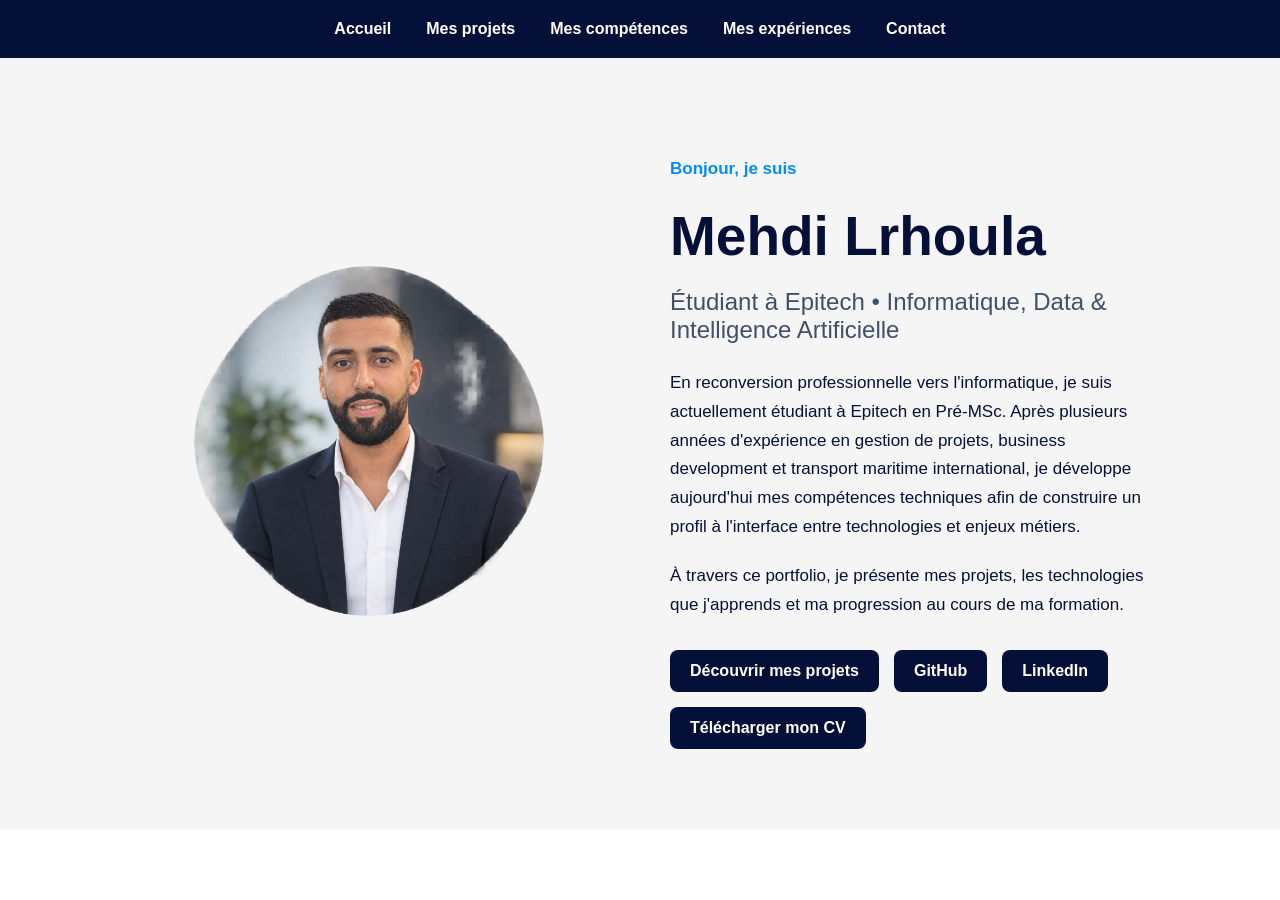
==== index.html @ 245ecda7 "Create portfolio structure" ====
<!DOCTYPE html>
<html lang="fr">

<head>
    <meta charset="UTF-8">
    <meta name="viewport" content="width=device-width, initial-scale=1.0">

    <meta name="description" content="Portfolio de Mehdi Lrhoula, étudiant à Epitech en reconversion vers l'informatique. Découvrez mes projets, compétences et expériences.">

    <title>Portfolio | Mehdi Lrhoula</title>

    <link rel="stylesheet" href="css/style.css">
</head>

<body>
<header>
    <nav>
        <a href="index.html">Accueil</a>
        <a href="projets.html">Mes projets</a>
        <a href="competences.html">Mes compétences</a>
        <a href="experiences.html">Mes expériences</a>
        <a href="contact.html">Contact</a>
    </nav>
</header>
<main>

    <section class="hero">

        <div class="hero-photo">
            <img src="images/photo-profil.png" alt="Photo professionnelle de Mehdi Lrhoula">
        </div>

        <div class="hero-contenu">

            <p class="hero-intro">Bonjour, je suis</p>

            <h1>Mehdi Lrhoula</h1>

            <h2>Étudiant à Epitech • Informatique, Data & Intelligence Artificielle</h2>

            <p>
                En reconversion professionnelle vers l'informatique, je suis actuellement
                étudiant à Epitech en Pré-MSc. Après plusieurs années d'expérience en
                gestion de projets, business development et transport maritime international,
                je développe aujourd'hui mes compétences techniques afin de construire
                un profil à l'interface entre technologies et enjeux métiers.
            </p>

            <p>
                À travers ce portfolio, je présente mes projets, les technologies que
                j'apprends et ma progression au cours de ma formation.
            </p>

            <div class="hero-liens">
                <a href="projets.html">Découvrir mes projets</a>

                <a href="https://github.com/Mehdilrhoula" target="_blank">
                    GitHub
                </a>

                <a href="https://www.linkedin.com/in/mehdi-lrhoula-2734bb175/" target="_blank">
                    LinkedIn
                </a>
                <a href="documents/cv-mehdi-lrhoula.pdf" download>
    Télécharger mon CV
</a>
            </div>

        </div>

    </section>

</main>
</body>

</html>
---- css/style.css ----
* {
    box-sizing: border-box;
}

html {
    scroll-behavior: smooth;
}

body {
    margin: 0;
    font-family: Arial, Helvetica, sans-serif;
    background-color: white;
    color: #051039;
}

header {
    background-color: #051039;
    padding: 20px 40px;
}

nav {
    display: flex;
    justify-content: center;
    align-items: center;
    gap: 35px;
}

nav a {
    color: white;
    text-decoration: none;
    font-weight: bold;
    transition: color 0.3s ease;
}

nav a:hover {
    color: #008cff;
}

.hero {
    min-height: 85vh;
    display: flex;
    align-items: center;
    justify-content: center;
    gap: 60px;
    padding: 80px 10%;
    background-color: #f5f5f5;
}

.hero-photo {
    flex: 1;
    text-align: center;
}

.hero-photo img {
    width: 100%;
    max-width: 350px;
    border-radius: 50%;
}

.hero-contenu {
    flex: 1;
    max-width: 650px;
}

.hero-intro {
    color: #008cff;
    font-size: 18px;
    font-weight: bold;
    margin-bottom: 5px;
}

.hero-contenu h1 {
    font-size: 55px;
    margin: 0 0 15px;
}

.hero-contenu h2 {
    font-size: 24px;
    margin-bottom: 25px;
    font-weight: normal;
    color: #40506b;
}

.hero-contenu p {
    font-size: 17px;
    line-height: 1.7;
    margin-bottom: 20px;
}

.hero-liens {
    display: flex;
    flex-wrap: wrap;
    gap: 15px;
    margin-top: 30px;
}

.hero-liens a {
    display: inline-block;
    padding: 12px 20px;
    background-color: #051039;
    color: white;
    text-decoration: none;
    border-radius: 8px;
    font-weight: bold;
    transition: transform 0.3s ease, background-color 0.3s ease;
}

.hero-liens a:hover {
    background-color: #008cff;
    transform: translateY(-3px);
}

.page-projets {
    padding: 70px 10%;
    background-color: #f5f5f5;
    min-height: 100vh;
}

.titre-page {
    text-align: center;
    margin-bottom: 50px;
}

.titre-page h1 {
    font-size: 45px;
    margin-bottom: 15px;
}

.titre-page p {
    font-size: 18px;
    line-height: 1.6;
    color: #40506b;
    max-width: 700px;
    margin: 0 auto;
}

.carte-projet {
    max-width: 900px;
    margin: 0 auto 30px;
    padding: 35px;
    background-color: white;
    border-radius: 15px;
    box-shadow: 0 5px 20px rgba(0, 0, 0, 0.1);
}

.carte-projet h2 {
    font-size: 30px;
    margin-top: 0;
    margin-bottom: 10px;
}

.carte-projet h3 {
    margin-top: 25px;
    margin-bottom: 10px;
    color: #051039;
}

.carte-projet p {
    line-height: 1.7;
}

.projet-technologies {
    color: #008cff;
    font-weight: bold;
}

.projet-liens {
    margin-top: 30px;
}

.projet-liens a {
    display: inline-block;
    padding: 12px 20px;
    background-color: #051039;
    color: white;
    text-decoration: none;
    border-radius: 8px;
    font-weight: bold;
    transition: background-color 0.3s ease, transform 0.3s ease;
}

.projet-liens a:hover {
    background-color: #008cff;
    transform: translateY(-3px);
}
.progression {
    max-width: 900px;
    margin: 60px auto 0;
    padding: 40px;
    background-color: #051039;
    color: white;
    border-radius: 15px;
}

.progression h2 {
    font-size: 30px;
    margin-top: 0;
    margin-bottom: 20px;
}

.progression p {
    font-size: 17px;
    line-height: 1.7;
    margin-bottom: 0;
}
.page-competences {
    padding: 70px 10%;
    background-color: #f5f5f5;
    min-height: 100vh;
}

.competences-grille {
    max-width: 1100px;
    margin: 0 auto;
    display: grid;
    grid-template-columns: repeat(3, 1fr);
    gap: 25px;
}

.competence-carte {
    background-color: white;
    padding: 30px;
    border-radius: 15px;
    box-shadow: 0 5px 20px rgba(0, 0, 0, 0.1);
}

.competence-carte h2 {
    color: #008cff;
    margin-top: 0;
    margin-bottom: 25px;
}

.competence-carte h3 {
    margin-bottom: 8px;
}

.competence-carte p {
    line-height: 1.6;
    color: #40506b;
}

.competences-apprentissage {
    max-width: 1100px;
    margin: 50px auto 0;
    padding: 35px;
    background-color: #051039;
    color: white;
    border-radius: 15px;
}

.competences-apprentissage h2 {
    margin-top: 0;
    font-size: 28px;
}

.competences-apprentissage p {
    line-height: 1.6;
    margin-bottom: 25px;
}

.apprentissage-liste {
    display: flex;
    flex-wrap: wrap;
    gap: 12px;
}

.apprentissage-liste span {
    padding: 10px 15px;
    background-color: #008cff;
    color: white;
    border-radius: 20px;
    font-weight: bold;
}
.page-experiences {
    padding: 70px 10%;
    background-color: #f5f5f5;
    min-height: 100vh;
}

.experiences-liste {
    max-width: 900px;
    margin: 0 auto;
}

.experience-carte {
    background-color: white;
    padding: 35px;
    margin-bottom: 30px;
    border-radius: 15px;
    box-shadow: 0 5px 20px rgba(0, 0, 0, 0.1);
}

.experience-entete {
    display: flex;
    justify-content: space-between;
    align-items: flex-start;
    gap: 20px;
    margin-bottom: 20px;
}

.experience-entete h2 {
    font-size: 30px;
    margin: 0 0 5px;
}

.experience-entete h3 {
    color: #008cff;
    margin: 0;
}

.experience-entete span {
    font-weight: bold;
    color: #40506b;
}

.experience-carte > h3 {
    margin-top: 25px;
    margin-bottom: 10px;
}

.experience-carte p {
    line-height: 1.7;
}

.experience-contexte {
    color: #40506b;
    font-style: italic;
}
.page-contact {
    padding: 70px 10%;
    background-color: #f5f5f5;
    min-height: 100vh;
}

.formulaire-contact {
    max-width: 700px;
    margin: 0 auto;
    padding: 35px;
    background-color: white;
    border-radius: 15px;
    box-shadow: 0 5px 20px rgba(0, 0, 0, 0.1);
}

.champ-formulaire {
    display: flex;
    flex-direction: column;
    margin-bottom: 20px;
}

.champ-formulaire label {
    margin-bottom: 8px;
    font-weight: bold;
}

.champ-formulaire input,
.champ-formulaire textarea {
    width: 100%;
    padding: 12px;
    border: 1px solid #cccccc;
    border-radius: 8px;
    font-family: inherit;
    font-size: 16px;
}

.formulaire-contact button {
    padding: 12px 20px;
    background-color: #051039;
    color: white;
    border: none;
    border-radius: 8px;
    font-weight: bold;
    cursor: pointer;
    transition: background-color 0.3s ease, transform 0.3s ease;
}

.formulaire-contact button:hover {
    background-color: #008cff;
    transform: translateY(-3px);
}
.champ-formulaire input:focus,
.champ-formulaire textarea:focus {
    outline: 2px solid #008cff;
    border-color: #008cff;
}
.contact-direct {
    max-width: 700px;
    margin: 0 auto 25px;
    text-align: center;
}

.contact-direct p {
    margin: 0;
    line-height: 1.6;
}

.contact-direct a {
    color: #008cff;
    font-weight: bold;
    text-decoration: none;
}

.contact-direct a:hover {
    text-decoration: underline;
}

@media (max-width: 768px) {

    header {
        padding: 15px 20px;
    }

    nav {
        flex-wrap: wrap;
        gap: 15px;
    }

    .hero {
        flex-direction: column;
        gap: 30px;
        padding: 50px 20px;
        text-align: center;
    }

    .hero-photo img {
        max-width: 250px;
    }

    .hero-contenu h1 {
        font-size: 40px;
    }

    .hero-contenu h2 {
        font-size: 20px;
    }

    .hero-liens {
        justify-content: center;
    }
.page-projets {
    padding: 40px 20px;
}

.titre-page h1 {
    font-size: 36px;
}

.carte-projet {
    padding: 25px;
}

.carte-projet h2 {
    font-size: 26px;
}

.progression {
    margin-top: 40px;
    padding: 25px;
}

.progression h2 {
    font-size: 26px;
}
.page-competences {
    padding: 40px 20px;
}

.competences-grille {
    grid-template-columns: 1fr;
}

.competence-carte {
    padding: 25px;
}
.competences-apprentissage {
    margin-top: 30px;
    padding: 25px;
}

.competences-apprentissage h2 {
    font-size: 24px;
}

.apprentissage-liste {
    gap: 10px;
}

.apprentissage-liste span {
    padding: 8px 12px;
    font-size: 14px;
}
.page-experiences {
    padding: 40px 20px;
}

.experience-carte {
    padding: 25px;
}

.experience-entete {
    flex-direction: column;
    gap: 10px;
}

.experience-entete h2 {
    font-size: 26px;
}
.page-contact {
    padding: 40px 20px;
}

.formulaire-contact {
    padding: 25px;
}
}
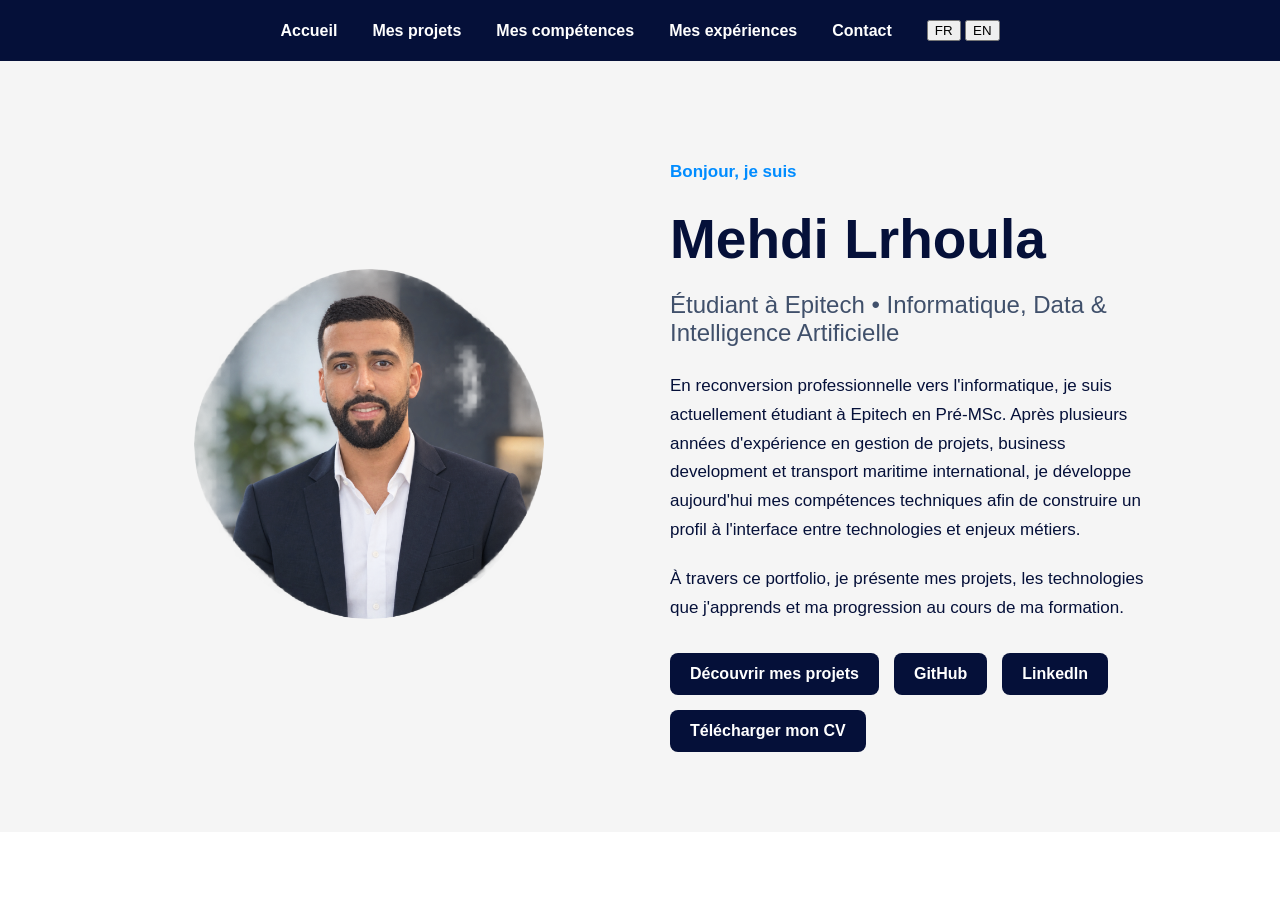
==== commit 91cddf28: "Complete bilingual portfolio across all pages" ====
--- a/index.html
+++ b/index.html
@@ -1,3 +1,4 @@
+
 <!DOCTYPE html>
 <html lang="fr">
 
@@ -5,72 +6,90 @@
     <meta charset="UTF-8">
     <meta name="viewport" content="width=device-width, initial-scale=1.0">
 
-    <meta name="description" content="Portfolio de Mehdi Lrhoula, étudiant à Epitech en reconversion vers l'informatique. Découvrez mes projets, compétences et expériences.">
+    <meta name="description"
+        content="Portfolio de Mehdi Lrhoula, étudiant à Epitech en reconversion vers l'informatique. Découvrez mes projets, compétences et expériences."
+        data-i18n-content="metaDescription">
 
     <title>Portfolio | Mehdi Lrhoula</title>
 
     <link rel="stylesheet" href="css/style.css">
+    <script src="js/lang.js" defer></script>
 </head>
 
 <body>
-<header>
-    <nav>
-        <a href="index.html">Accueil</a>
-        <a href="projets.html">Mes projets</a>
-        <a href="competences.html">Mes compétences</a>
-        <a href="experiences.html">Mes expériences</a>
-        <a href="contact.html">Contact</a>
-    </nav>
-</header>
-<main>
+    <header>
+        <nav aria-label="Navigation principale">
+            <a href="index.html" data-i18n="navHome" aria-current="page">Accueil</a>
+            <a href="projets.html" data-i18n="navProjects">Mes projets</a>
+            <a href="competences.html" data-i18n="navSkills">Mes compétences</a>
+            <a href="experiences.html" data-i18n="navExperience">Mes expériences</a>
+            <a href="contact.html" data-i18n="navContact">Contact</a>
 
-    <section class="hero">
+            <div class="lang-switch" role="group" aria-label="Choix de la langue">
+                <button type="button" class="lang-btn active" data-lang="fr"
+                    aria-pressed="true">FR</button>
+                <button type="button" class="lang-btn" data-lang="en"
+                    aria-pressed="false">EN</button>
+            </div>
+        </nav>
+    </header>
 
-        <div class="hero-photo">
-            <img src="images/photo-profil.png" alt="Photo professionnelle de Mehdi Lrhoula">
-        </div>
+    <main>
+        <section class="hero">
 
-        <div class="hero-contenu">
-
-            <p class="hero-intro">Bonjour, je suis</p>
-
-            <h1>Mehdi Lrhoula</h1>
-
-            <h2>Étudiant à Epitech • Informatique, Data & Intelligence Artificielle</h2>
-
-            <p>
-                En reconversion professionnelle vers l'informatique, je suis actuellement
-                étudiant à Epitech en Pré-MSc. Après plusieurs années d'expérience en
-                gestion de projets, business development et transport maritime international,
-                je développe aujourd'hui mes compétences techniques afin de construire
-                un profil à l'interface entre technologies et enjeux métiers.
-            </p>
-
-            <p>
-                À travers ce portfolio, je présente mes projets, les technologies que
-                j'apprends et ma progression au cours de ma formation.
-            </p>
-
-            <div class="hero-liens">
-                <a href="projets.html">Découvrir mes projets</a>
-
-                <a href="https://github.com/Mehdilrhoula" target="_blank">
-                    GitHub
-                </a>
-
-                <a href="https://www.linkedin.com/in/mehdi-lrhoula-2734bb175/" target="_blank">
-                    LinkedIn
-                </a>
-                <a href="documents/cv-mehdi-lrhoula.pdf" download>
-    Télécharger mon CV
-</a>
+            <div class="hero-photo">
+                <img src="images/photo-profil.png"
+                    alt="Photo professionnelle de Mehdi Lrhoula">
             </div>
 
-        </div>
+            <div class="hero-contenu">
 
-    </section>
+                <p class="hero-intro" data-i18n="heroIntro">Bonjour, je suis</p>
 
-</main>
+                <h1>Mehdi Lrhoula</h1>
+
+                <h2 data-i18n="heroSubtitle">
+                    Étudiant à Epitech • Informatique, Data & Intelligence Artificielle
+                </h2>
+
+                <p data-i18n="heroDescription">
+                    En reconversion professionnelle vers l'informatique, je suis actuellement
+                    étudiant à Epitech en Pré-MSc. Après plusieurs années d'expérience en
+                    gestion de projets, business development et transport maritime international,
+                    je développe aujourd'hui mes compétences techniques afin de construire
+                    un profil à l'interface entre technologies et enjeux métiers.
+                </p>
+
+                <p data-i18n="heroPortfolio">
+                    À travers ce portfolio, je présente mes projets, les technologies que
+                    j'apprends et ma progression au cours de ma formation.
+                </p>
+
+                <div class="hero-liens">
+                    <a href="projets.html" data-i18n="discoverProjects">
+                        Découvrir mes projets
+                    </a>
+
+                    <a href="https://github.com/Mehdilrhoula"
+                        target="_blank" rel="noopener noreferrer">
+                        GitHub
+                    </a>
+
+                    <a href="https://www.linkedin.com/in/mehdi-lrhoula-2734bb175/"
+                        target="_blank" rel="noopener noreferrer">
+                        LinkedIn
+                    </a>
+
+                    <a href="documents/cv-mehdi-lrhoula.pdf"
+                        download="CV-Mehdi-Lrhoula.pdf"
+                        data-i18n="downloadCV">
+                        Télécharger mon CV
+                    </a>
+                </div>
+
+            </div>
+        </section>
+    </main>
 </body>
 
-</html>+</html>
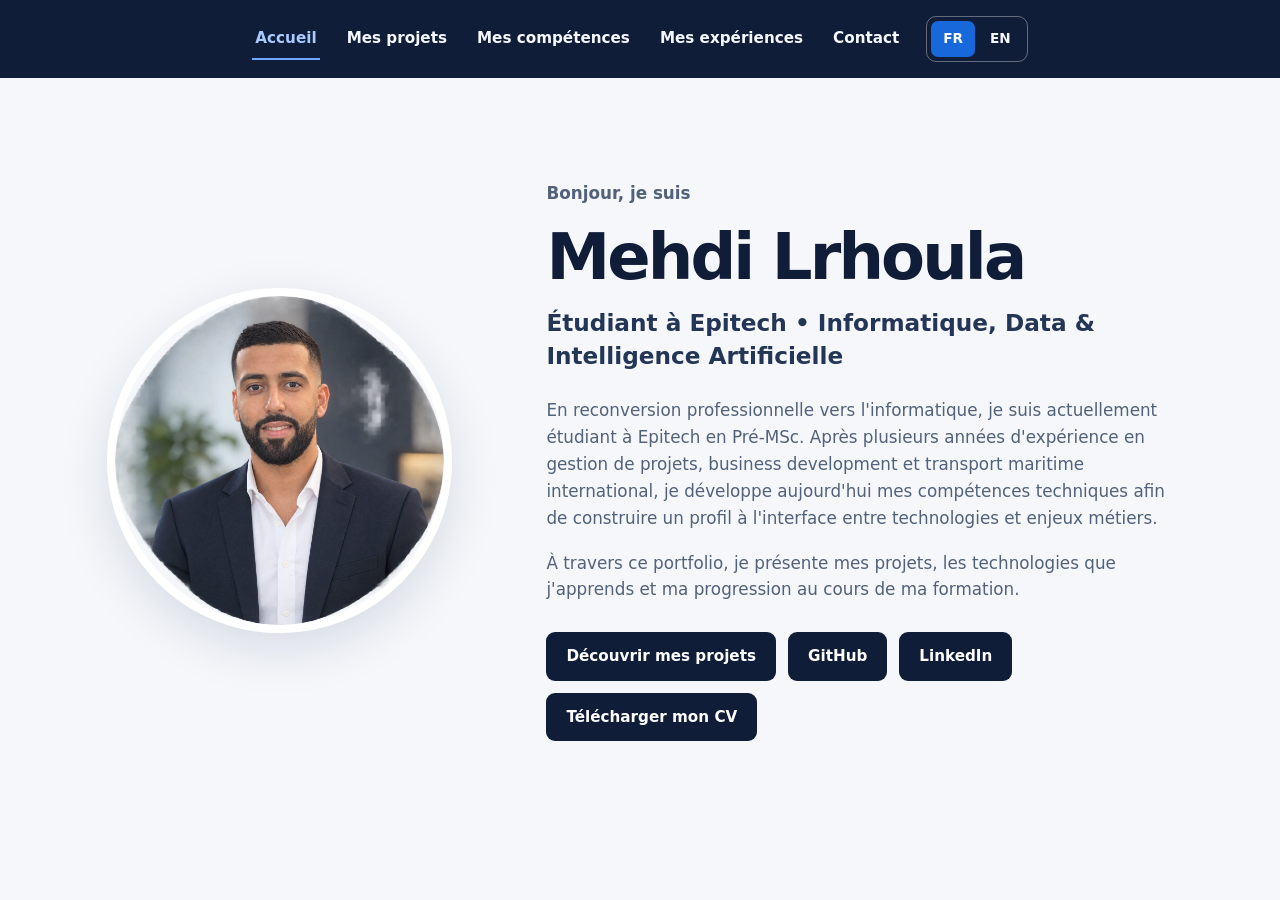
==== commit 4f084e09: "Finalisation du portfolio et commentaires du code" ====
--- a/index.html
+++ b/index.html
@@ -3,28 +3,39 @@
 <html lang="fr">
 
 <head>
+    <!-- CONFIGURE LA PAGE -->
     <meta charset="UTF-8">
     <meta name="viewport" content="width=device-width, initial-scale=1.0">
 
+    <!-- DECRIT LE PORTFOLIO -->
     <meta name="description"
         content="Portfolio de Mehdi Lrhoula, étudiant à Epitech en reconversion vers l'informatique. Découvrez mes projets, compétences et expériences."
         data-i18n-content="metaDescription">
 
+    <!-- DEFINIT LE TITRE -->
     <title>Portfolio | Mehdi Lrhoula</title>
 
+    <!-- CHARGE LES STYLES -->
     <link rel="stylesheet" href="css/style.css">
+
+    <!-- ACTIVE LES TRADUCTIONS -->
     <script src="js/lang.js" defer></script>
 </head>
 
 <body>
+
+    <!-- AFFICHE LA NAVIGATION -->
     <header>
         <nav aria-label="Navigation principale">
+
+            <!-- LIENS ENTRE LES PAGES -->
             <a href="index.html" data-i18n="navHome" aria-current="page">Accueil</a>
             <a href="projets.html" data-i18n="navProjects">Mes projets</a>
             <a href="competences.html" data-i18n="navSkills">Mes compétences</a>
             <a href="experiences.html" data-i18n="navExperience">Mes expériences</a>
             <a href="contact.html" data-i18n="navContact">Contact</a>
 
+            <!-- BOUTONS DES LANGUES -->
             <div class="lang-switch" role="group" aria-label="Choix de la langue">
                 <button type="button" class="lang-btn active" data-lang="fr"
                     aria-pressed="true">FR</button>
@@ -34,24 +45,35 @@
         </nav>
     </header>
 
+    <!-- CONTENU PRINCIPAL -->
     <main>
+
+        <!-- PRESENTE MON PROFIL -->
         <section class="hero">
 
+            <!-- AFFICHE MA PHOTO -->
             <div class="hero-photo">
                 <img src="images/photo-profil.png"
                     alt="Photo professionnelle de Mehdi Lrhoula">
             </div>
 
+            <!-- PRESENTE MON PARCOURS -->
             <div class="hero-contenu">
 
-                <p class="hero-intro" data-i18n="heroIntro">Bonjour, je suis</p>
+                <!-- AFFICHE MON INTRODUCTION -->
+                <p class="hero-intro" data-i18n="heroIntro">
+                    Bonjour, je suis
+                </p>
 
+                <!-- AFFICHE MON NOM -->
                 <h1>Mehdi Lrhoula</h1>
 
+                <!-- PRESENTE MA FORMATION -->
                 <h2 data-i18n="heroSubtitle">
                     Étudiant à Epitech • Informatique, Data & Intelligence Artificielle
                 </h2>
 
+                <!-- EXPLIQUE MA RECONVERSION -->
                 <p data-i18n="heroDescription">
                     En reconversion professionnelle vers l'informatique, je suis actuellement
                     étudiant à Epitech en Pré-MSc. Après plusieurs années d'expérience en
@@ -60,31 +82,39 @@
                     un profil à l'interface entre technologies et enjeux métiers.
                 </p>
 
+                <!-- PRESENTE MON PORTFOLIO -->
                 <p data-i18n="heroPortfolio">
                     À travers ce portfolio, je présente mes projets, les technologies que
                     j'apprends et ma progression au cours de ma formation.
                 </p>
 
+                <!-- REGROUPE LES LIENS -->
                 <div class="hero-liens">
+
+                    <!-- ACCEDE AUX PROJETS -->
                     <a href="projets.html" data-i18n="discoverProjects">
                         Découvrir mes projets
                     </a>
 
+                    <!-- ACCEDE A GITHUB -->
                     <a href="https://github.com/Mehdilrhoula"
                         target="_blank" rel="noopener noreferrer">
                         GitHub
                     </a>
 
+                    <!-- ACCEDE A LINKEDIN -->
                     <a href="https://www.linkedin.com/in/mehdi-lrhoula-2734bb175/"
                         target="_blank" rel="noopener noreferrer">
                         LinkedIn
                     </a>
 
+                    <!-- TELECHARGE MON CV -->
                     <a href="documents/cv-mehdi-lrhoula.pdf"
                         download="CV-Mehdi-Lrhoula.pdf"
                         data-i18n="downloadCV">
                         Télécharger mon CV
                     </a>
+
                 </div>
 
             </div>
--- a/css/style.css
+++ b/css/style.css
@@ -1,514 +1,956 @@
-* {
-    box-sizing: border-box;
-}
-
+
+/* PORTFOLIO MEHDI LRHOULA */
+/* CENTRALISE LES STYLES */
+
+/* DEFINIT LES COULEURS */
+:root {
+  color-scheme: light;
+  --navy: #101d38;
+  --navy-light: #243656;
+  --blue: #1769db;
+  --blue-dark: #1050ae;
+  --blue-pale: #eaf2ff;
+  --background: #f5f7fb;
+  --surface: #ffffff;
+  --text: #15233c;
+  --muted: #52627a;
+  --border: #dfe6f0;
+  --shadow: 0 10px 30px rgba(16, 29, 56, .075);
+  --radius: 16px;
+  --container: 1120px;
+}
+
+/* CALCULE LES DIMENSIONS */
+*, *::before, *::after {
+  box-sizing: border-box;
+}
+
+/* FLUIDIFIE LE DEFILEMENT */
 html {
-    scroll-behavior: smooth;
-}
-
+  scroll-behavior: smooth;
+}
+
+/* DEFINIT LE STYLE GENERAL */
 body {
-    margin: 0;
-    font-family: Arial, Helvetica, sans-serif;
-    background-color: white;
-    color: #051039;
-}
+  margin: 0;
+  min-width: 320px;
+  font-family: Inter, system-ui, -apple-system, BlinkMacSystemFont, "Segoe UI", sans-serif;
+  color: var(--text);
+  background: var(--background);
+  line-height: 1.6;
+  -webkit-font-smoothing: antialiased;
+}
+
+/* ADAPTE LES MEDIAS */
+img, video {
+  max-width: 100%;
+}
+
+/* COLORE LES LIENS */
+a {
+  color: var(--blue);
+}
+
+/* UNIFORMISE LES POLICES */
+button, input, textarea {
+  font: inherit;
+}
+
+/* PERSONNALISE LA SELECTION */
+::selection {
+  background: #c9dfff;
+  color: var(--navy);
+}
+
+/* NAVIGATION COMMUNE */
+/* ORGANISE LE MENU */
 
 header {
-    background-color: #051039;
-    padding: 20px 40px;
+  background: var(--navy);
+  padding: 16px max(22px, calc((100vw - var(--container)) / 2));
 }
 
 nav {
-    display: flex;
+  display: flex;
+  flex-wrap: wrap;
+  align-items: center;
+  justify-content: center;
+  gap: 12px 24px;
+}
+
+/* STYLISE LES LIENS */
+nav a {
+  color: #f5f8ff;
+  text-decoration: none;
+  font-size: .95rem;
+  font-weight: 600;
+  padding: 8px 3px;
+  border-bottom: 2px solid transparent;
+  transition: color .2s ease, border-color .2s ease;
+}
+
+/* SIGNALE LA PAGE ACTIVE */
+nav a:hover,
+nav a[aria-current="page"] {
+  color: #a8caff;
+  border-bottom-color: #70a8ff;
+}
+
+/* REGROUPE LES LANGUES */
+.lang-switch {
+  display: inline-flex;
+  align-items: center;
+  gap: 3px;
+  padding: 4px;
+  border: 1px solid rgba(255,255,255,.35);
+  border-radius: 10px;
+}
+
+/* STYLISE LES BOUTONS */
+.lang-btn {
+  border: 0;
+  background: transparent;
+  color: #f5f8ff;
+  border-radius: 7px;
+  padding: 7px 12px;
+  font-size: .85rem;
+  font-weight: 750;
+  cursor: pointer;
+  transition: background-color .2s ease;
+}
+
+/* REAGIT AU SURVOL */
+.lang-btn:hover {
+  background: rgba(255,255,255,.14);
+}
+
+/* INDIQUE LA LANGUE ACTIVE */
+.lang-btn.active {
+  background: var(--blue);
+  color: #fff;
+}
+
+/* MISE EN PAGE COMMUNE */
+/* UNIFORMISE LES PAGES */
+
+.page-projets,
+.page-competences,
+.page-experiences,
+.page-contact {
+  min-height: 85vh;
+  padding: 72px max(22px, calc((100vw - var(--container)) / 2)) 100px;
+}
+
+/* CENTRE LES TITRES */
+.titre-page {
+  max-width: 800px;
+  margin: 0 auto 46px;
+  text-align: center;
+}
+
+/* STYLISE LES TITRES */
+.titre-page h1 {
+  margin: 0 0 13px;
+  font-size: clamp(2.1rem, 4vw, 3rem);
+  line-height: 1.15;
+  letter-spacing: -.035em;
+  color: var(--navy);
+}
+
+/* STYLISE LES DESCRIPTIONS */
+.titre-page p {
+  max-width: 720px;
+  margin: 0 auto;
+  color: var(--muted);
+  font-size: 1.07rem;
+}
+
+/* ACCUEIL */
+/* PRESENTE MON PROFIL */
+
+/* DISPOSE LA PRESENTATION */
+.hero {
+  max-width: 1440px;
+  min-height: min(800px, 85vh);
+  margin: 0 auto;
+  padding: 75px max(24px, 7%);
+  display: flex;
+  align-items: center;
+  justify-content: center;
+  gap: clamp(30px, 6vw, 90px);
+}
+
+/* POSITIONNE MA PHOTO */
+.hero-photo {
+  flex: 0 1 380px;
+  text-align: center;
+}
+
+/* AFFICHE MA PHOTO */
+.hero-photo img {
+  display: block;
+  width: min(100%, 345px);
+  height: auto;
+  aspect-ratio: 1;
+  object-fit: cover;
+  margin: auto;
+  border-radius: 50%;
+  border: 8px solid #fff;
+  box-shadow: 0 16px 50px rgba(16,29,56,.13);
+}
+
+/* ORGANISE MON INTRODUCTION */
+.hero-contenu {
+  flex: 1 1 500px;
+  max-width: 690px;
+}
+
+/* STYLISE MON INTRODUCTION */
+.hero-intro {
+  margin: 0 0 8px;
+  color: var(--blue-dark);
+  font-weight: 750;
+  font-size: 1.05rem;
+}
+
+/* AFFICHE MON NOM */
+.hero-contenu h1 {
+  margin: 0 0 15px;
+  font-size: clamp(2.55rem, 5vw, 4.2rem);
+  line-height: 1.06;
+  letter-spacing: -.045em;
+  color: var(--navy);
+}
+
+/* AFFICHE MON POSITIONNEMENT */
+.hero-contenu h2 {
+  margin: 0 0 25px;
+  color: var(--navy-light);
+  font-size: clamp(1.12rem, 2vw, 1.45rem);
+  font-weight: 550;
+  line-height: 1.4;
+}
+
+/* STYLISE MA DESCRIPTION */
+.hero-contenu p {
+  color: var(--muted);
+  font-size: 1.05rem;
+  margin: 0 0 18px;
+}
+
+/* REGROUPE LES BOUTONS */
+.hero-liens {
+  display: flex;
+  flex-wrap: wrap;
+  gap: 12px;
+  margin-top: 29px;
+}
+
+/* STYLISE LES BOUTONS */
+.hero-liens a,
+.projet-liens a {
+  display: inline-flex;
+  align-items: center;
+  justify-content: center;
+  min-height: 45px;
+  padding: 11px 19px;
+  background: var(--navy);
+  color: #fff;
+  border: 1px solid transparent;
+  border-radius: 9px;
+  font-size: .95rem;
+  font-weight: 700;
+  text-decoration: none;
+  transition: background-color .2s ease, transform .2s ease, box-shadow .2s ease;
+}
+
+/* ANIME LES BOUTONS */
+.hero-liens a:hover,
+.projet-liens a:hover {
+  background: var(--blue-dark);
+  transform: translateY(-2px);
+  box-shadow: 0 8px 18px rgba(16,80,174,.16);
+}
+
+/* PROJETS */
+/* PRESENTE MES REALISATIONS */
+
+/* CREE LES CADRES */
+.carte-projet,
+.competence-carte,
+.experience-carte,
+.formulaire-contact {
+  background: var(--surface);
+  border: 1px solid var(--border);
+  border-radius: var(--radius);
+  box-shadow: var(--shadow);
+}
+
+/* ORGANISE CHAQUE PROJET */
+.carte-projet {
+  max-width: 980px;
+  margin: 0 auto 28px;
+  padding: clamp(24px, 4vw, 44px);
+}
+
+/* STYLISE LES TITRES */
+.carte-projet h2 {
+  color: var(--navy);
+  margin: 0 0 14px;
+  font-size: clamp(1.45rem, 3vw, 1.9rem);
+  letter-spacing: -.02em;
+}
+
+/* STYLISE LES SOUS-TITRES */
+.carte-projet h3 {
+  margin: 27px 0 8px;
+  font-size: 1.05rem;
+  color: var(--navy);
+}
+
+/* ESPACE LES DESCRIPTIONS */
+.carte-projet p {
+  line-height: 1.75;
+  margin-top: 0;
+}
+
+/* AFFICHE LES TECHNOLOGIES */
+.projet-technologies {
+  display: inline-block;
+  max-width: 100%;
+  padding: 8px 13px;
+  border-radius: 9px;
+  background: var(--blue-pale);
+  color: var(--blue-dark);
+  font-size: .92rem;
+  font-weight: 750;
+}
+
+/* ESPACE LES LIENS */
+.projet-liens {
+  margin-top: 26px;
+}
+
+/* VALORISE MON APPRENTISSAGE */
+.progression,
+.competences-apprentissage {
+  background: var(--navy);
+  color: #fff;
+  border-radius: var(--radius);
+  padding: clamp(25px, 4vw, 42px);
+  box-shadow: var(--shadow);
+}
+
+/* POSITIONNE MA PROGRESSION */
+.progression {
+  max-width: 980px;
+  margin: 48px auto 0;
+}
+
+/* STYLISE LES TITRES */
+.progression h2,
+.competences-apprentissage h2 {
+  margin: 0 0 16px;
+  font-size: clamp(1.5rem, 3vw, 1.9rem);
+}
+
+/* AMELIORE LA LISIBILITE */
+.progression p,
+.competences-apprentissage p {
+  margin: 0;
+  color: #e2e9f6;
+  line-height: 1.75;
+}
+
+/* COMPETENCES */
+/* PRESENTE MES SAVOIR-FAIRE */
+
+/* ORGANISE LA GRILLE */
+.competences-grille {
+  max-width: var(--container);
+  margin: 0 auto;
+  display: grid;
+  grid-template-columns: repeat(3, minmax(0, 1fr));
+  gap: 22px;
+}
+
+/* ESPACE LES COMPETENCES */
+.competence-carte {
+  min-width: 0;
+  padding: 29px;
+}
+
+/* STYLISE LES CATEGORIES */
+.competence-carte h2 {
+  margin: 0 0 24px;
+  color: var(--blue-dark);
+  font-size: 1.3rem;
+  line-height: 1.3;
+}
+
+/* STYLISE LES SOUS-CATEGORIES */
+.competence-carte h3 {
+  margin: 22px 0 7px;
+  color: var(--navy);
+  font-size: 1.01rem;
+}
+
+/* ALIGNE LE PREMIER TITRE */
+.competence-carte h3:first-of-type {
+  margin-top: 0;
+}
+
+/* DECRIT MES COMPETENCES */
+.competence-carte p {
+  margin: 0;
+  color: var(--muted);
+  line-height: 1.7;
+  font-size: .96rem;
+}
+
+/* PRESENTE MES APPRENTISSAGES */
+.competences-apprentissage {
+  max-width: var(--container);
+  margin: 42px auto 0;
+}
+
+/* ESPACE LES PARAGRAPHES */
+.competences-apprentissage p {
+  margin-bottom: 22px;
+}
+
+/* ORGANISE LES TECHNOLOGIES */
+.apprentissage-liste {
+  display: flex;
+  flex-wrap: wrap;
+  gap: 10px;
+}
+
+/* STYLISE LES ETIQUETTES */
+.apprentissage-liste span {
+  padding: 8px 14px;
+  border: 1px solid rgba(255,255,255,.28);
+  border-radius: 99px;
+  background: #263b61;
+  color: #fff;
+  font-size: .92rem;
+  font-weight: 650;
+}
+
+/* EXPERIENCES */
+/* PRESENTE MON PARCOURS */
+
+/* CENTRE LES EXPERIENCES */
+.experiences-liste {
+  max-width: 980px;
+  margin: auto;
+}
+
+/* SEPARE LES EXPERIENCES */
+.experience-carte {
+  padding: clamp(24px, 4vw, 40px);
+  margin-bottom: 26px;
+}
+
+/* ORGANISE LES EN-TETES */
+.experience-entete {
+  display: flex;
+  align-items: flex-start;
+  justify-content: space-between;
+  gap: 20px;
+  margin-bottom: 23px;
+}
+
+/* STYLISE LES ENTREPRISES */
+.experience-entete h2 {
+  margin: 0 0 5px;
+  font-size: clamp(1.45rem, 3vw, 1.8rem);
+  color: var(--navy);
+}
+
+/* STYLISE LES POSTES */
+.experience-entete h3 {
+  margin: 0;
+  color: var(--blue-dark);
+  font-size: 1.06rem;
+}
+
+/* AFFICHE LES DATES */
+.experience-entete span {
+  flex-shrink: 0;
+  font-weight: 700;
+  color: var(--muted);
+}
+
+/* STYLISE LES MISSIONS */
+.experience-carte > h3 {
+  margin: 24px 0 7px;
+  font-size: 1.05rem;
+}
+
+/* ESPACE LES DESCRIPTIONS */
+.experience-carte p {
+  margin-top: 0;
+  line-height: 1.75;
+}
+
+/* DISTINGUE LE CONTEXTE */
+.experience-contexte {
+  color: var(--muted);
+  font-style: italic;
+}
+
+/* CONTACT */
+/* FACILITE LA PRISE CONTACT */
+
+/* AFFICHE MES COORDONNEES */
+.contact-direct {
+  max-width: 760px;
+  margin: 0 auto 24px;
+  text-align: center;
+}
+
+/* STYLISE LES COORDONNEES */
+.contact-direct p {
+  margin: 0;
+  line-height: 1.7;
+}
+
+/* MET EN VALEUR */
+.contact-direct a {
+  color: var(--blue-dark);
+  font-weight: 750;
+  text-underline-offset: 3px;
+}
+
+/* PRESENTE LE FORMULAIRE */
+.formulaire-contact {
+  max-width: 760px;
+  margin: 0 auto;
+  padding: clamp(24px, 4vw, 40px);
+}
+
+/* ORGANISE LES CHAMPS */
+.champ-formulaire {
+  display: flex;
+  flex-direction: column;
+  margin-bottom: 20px;
+}
+
+/* STYLISE LES LIBELLES */
+.champ-formulaire label {
+  margin-bottom: 8px;
+  color: var(--navy);
+  font-weight: 700;
+}
+
+/* STYLISE LES SAISIES */
+.champ-formulaire input,
+.champ-formulaire textarea {
+  width: 100%;
+  padding: 12px 14px;
+  background: #fff;
+  color: var(--text);
+  border: 1px solid #becadc;
+  border-radius: 9px;
+  font-size: 1rem;
+  transition: border-color .2s ease, box-shadow .2s ease;
+}
+
+/* AGRANDIT LES MESSAGES */
+.champ-formulaire textarea {
+  min-height: 140px;
+  resize: vertical;
+}
+
+/* SIGNALE LE CHAMP ACTIF */
+.champ-formulaire input:focus,
+.champ-formulaire textarea:focus {
+  outline: 0;
+  border-color: var(--blue);
+  box-shadow: 0 0 0 3px rgba(23,105,219,.16);
+}
+
+/* STYLISE LE BOUTON */
+.formulaire-contact button {
+  padding: 12px 22px;
+  background: var(--navy);
+  color: #fff;
+  border: none;
+  border-radius: 9px;
+  font-weight: 700;
+  cursor: pointer;
+  transition: background-color .2s ease, transform .2s ease;
+}
+
+/* ANIME LE BOUTON */
+.formulaire-contact button:hover {
+  background: var(--blue-dark);
+  transform: translateY(-2px);
+}
+
+/* VIDEOS ET CARROUSEL PYJOBS */
+/* PRESENTE MES DEMONSTRATIONS */
+
+/* POSITIONNE LES MEDIAS */
+.projet-media,
+.projet-carousel {
+  width: 100%;
+  margin: 23px 0;
+}
+
+/* AFFICHE LES VIDEOS */
+.projet-video {
+  display: block;
+  width: 100%;
+  height: auto;
+  border-radius: 12px;
+  background: var(--navy);
+  border: 1px solid var(--border);
+}
+
+/* CENTRE LES DIAPOSITIVES */
+.carousel-slide {
+  margin: 0;
+  text-align: center;
+}
+
+/* MASQUE LES DIAPOSITIVES */
+.carousel-slide[hidden] {
+  display: none;
+}
+
+/* AFFICHE LES CAPTURES */
+.carousel-slide img {
+  display: block;
+  max-width: 100%;
+  width: auto;
+  height: auto;
+  max-height: 500px;
+  margin: 0 auto;
+  object-fit: contain;
+  border-radius: 12px;
+  border: 1px solid var(--border);
+}
+
+/* DECRIT LES CAPTURES */
+.carousel-slide figcaption {
+  margin-top: 13px;
+  color: var(--muted);
+  font-size: .94rem;
+  line-height: 1.6;
+}
+
+/* ORGANISE LA NAVIGATION */
+.carousel-controls {
+  display: flex;
+  align-items: center;
+  justify-content: center;
+  gap: 18px;
+  margin-top: 19px;
+}
+
+/* STYLISE LES FLECHES */
+.carousel-controls button {
+  min-width: 45px;
+  min-height: 43px;
+  border: none;
+  border-radius: 9px;
+  background: var(--blue);
+  color: #fff;
+  font-size: 1.2rem;
+  cursor: pointer;
+  transition: background-color .2s ease;
+}
+
+/* ANIME LES FLECHES */
+.carousel-controls button:hover {
+  background: var(--blue-dark);
+}
+
+/* AFFICHE LE COMPTEUR */
+.carousel-counter {
+  min-width: 50px;
+  text-align: center;
+  font-weight: 700;
+  color: var(--navy);
+}
+
+/* ACCESSIBILITE */
+/* FACILITE LA NAVIGATION CLAVIER */
+
+/* IDENTIFIE LES ELEMENTS ACTIFS */
+:focus-visible {
+  outline: 3px solid #e5a327;
+  outline-offset: 3px;
+}
+
+/* AMELIORE LE CONTRASTE */
+nav a:focus-visible,
+.lang-btn:focus-visible {
+  outline-color: #fff;
+}
+
+/* TABLETTE */
+/* ADAPTE LES GRANDS ECRANS */
+
+@media (max-width: 1020px) {
+  .competences-grille {
+    grid-template-columns: repeat(2, minmax(0, 1fr));
+  }
+
+  .hero {
+    gap: 35px;
+  }
+}
+
+/* MOBILE */
+/* ADAPTE LES PETITS ECRANS */
+
+@media (max-width: 700px) {
+  header {
+    padding: 13px 16px;
+  }
+
+  nav {
+    gap: 6px 15px;
+  }
+
+  nav a {
+    font-size: .88rem;
+  }
+
+  .lang-switch {
+    margin: 3px 0;
+  }
+
+  /* EMPILE LES ELEMENTS */
+  .hero {
+    min-height: auto;
+    flex-direction: column;
+    padding: 45px 22px 62px;
+    text-align: center;
+    gap: 29px;
+  }
+
+  .hero-photo {
+    flex: auto;
+    width: 100%;
+  }
+
+  /* REDUIT LA PHOTO */
+  .hero-photo img {
+    max-width: 230px;
+  }
+
+  .hero-contenu {
+    flex: auto;
+    width: 100%;
+  }
+
+  .hero-liens {
     justify-content: center;
-    align-items: center;
-    gap: 35px;
-}
-
-nav a {
-    color: white;
-    text-decoration: none;
-    font-weight: bold;
-    transition: color 0.3s ease;
-}
-
-nav a:hover {
-    color: #008cff;
-}
-
-.hero {
-    min-height: 85vh;
-    display: flex;
-    align-items: center;
-    justify-content: center;
-    gap: 60px;
-    padding: 80px 10%;
-    background-color: #f5f5f5;
-}
-
-.hero-photo {
-    flex: 1;
-    text-align: center;
-}
-
-.hero-photo img {
+  }
+
+  .page-projets,
+  .page-competences,
+  .page-experiences,
+  .page-contact {
+    padding: 48px 18px 75px;
+  }
+
+  .titre-page {
+    margin-bottom: 32px;
+  }
+
+  .titre-page p {
+    font-size: 1rem;
+  }
+
+  /* EMPILE LES COMPETENCES */
+  .competences-grille {
+    grid-template-columns: 1fr;
+    gap: 16px;
+  }
+
+  .carte-projet,
+  .competence-carte,
+  .experience-carte,
+  .formulaire-contact {
+    padding: 23px;
+  }
+
+  .experience-entete {
+    flex-direction: column;
+    gap: 8px;
+  }
+
+  .experience-entete span {
+    flex-shrink: 1;
+  }
+
+  .progression,
+  .competences-apprentissage {
+    padding: 25px;
+  }
+
+  .carousel-slide img {
+    max-height: 360px;
+  }
+}
+
+/* PETITS ECRANS */
+/* OPTIMISE LES PETITS MOBILES */
+
+@media (max-width: 390px) {
+  nav {
+    gap: 5px 10px;
+  }
+
+  nav a {
+    font-size: .8rem;
+  }
+
+  .hero-liens a {
     width: 100%;
-    max-width: 350px;
-    border-radius: 50%;
-}
-
-.hero-contenu {
-    flex: 1;
-    max-width: 650px;
-}
-
-.hero-intro {
-    color: #008cff;
-    font-size: 18px;
-    font-weight: bold;
-    margin-bottom: 5px;
-}
-
-.hero-contenu h1 {
-    font-size: 55px;
-    margin: 0 0 15px;
-}
-
-.hero-contenu h2 {
-    font-size: 24px;
-    margin-bottom: 25px;
-    font-weight: normal;
-    color: #40506b;
-}
-
-.hero-contenu p {
-    font-size: 17px;
-    line-height: 1.7;
-    margin-bottom: 20px;
-}
-
-.hero-liens {
-    display: flex;
-    flex-wrap: wrap;
-    gap: 15px;
-    margin-top: 30px;
-}
-
-.hero-liens a {
-    display: inline-block;
-    padding: 12px 20px;
-    background-color: #051039;
-    color: white;
-    text-decoration: none;
-    border-radius: 8px;
-    font-weight: bold;
-    transition: transform 0.3s ease, background-color 0.3s ease;
-}
-
-.hero-liens a:hover {
-    background-color: #008cff;
-    transform: translateY(-3px);
-}
-
-.page-projets {
-    padding: 70px 10%;
-    background-color: #f5f5f5;
-    min-height: 100vh;
-}
-
-.titre-page {
-    text-align: center;
-    margin-bottom: 50px;
-}
-
-.titre-page h1 {
-    font-size: 45px;
-    margin-bottom: 15px;
-}
-
-.titre-page p {
-    font-size: 18px;
-    line-height: 1.6;
-    color: #40506b;
-    max-width: 700px;
-    margin: 0 auto;
-}
-
-.carte-projet {
-    max-width: 900px;
-    margin: 0 auto 30px;
-    padding: 35px;
-    background-color: white;
-    border-radius: 15px;
-    box-shadow: 0 5px 20px rgba(0, 0, 0, 0.1);
-}
-
-.carte-projet h2 {
-    font-size: 30px;
-    margin-top: 0;
-    margin-bottom: 10px;
-}
-
-.carte-projet h3 {
-    margin-top: 25px;
-    margin-bottom: 10px;
-    color: #051039;
-}
-
-.carte-projet p {
-    line-height: 1.7;
-}
-
-.projet-technologies {
-    color: #008cff;
-    font-weight: bold;
-}
-
-.projet-liens {
-    margin-top: 30px;
-}
-
-.projet-liens a {
-    display: inline-block;
-    padding: 12px 20px;
-    background-color: #051039;
-    color: white;
-    text-decoration: none;
-    border-radius: 8px;
-    font-weight: bold;
-    transition: background-color 0.3s ease, transform 0.3s ease;
-}
-
-.projet-liens a:hover {
-    background-color: #008cff;
-    transform: translateY(-3px);
-}
-.progression {
-    max-width: 900px;
-    margin: 60px auto 0;
-    padding: 40px;
-    background-color: #051039;
-    color: white;
-    border-radius: 15px;
-}
-
-.progression h2 {
-    font-size: 30px;
-    margin-top: 0;
-    margin-bottom: 20px;
-}
-
-.progression p {
-    font-size: 17px;
-    line-height: 1.7;
-    margin-bottom: 0;
-}
-.page-competences {
-    padding: 70px 10%;
-    background-color: #f5f5f5;
-    min-height: 100vh;
-}
-
-.competences-grille {
-    max-width: 1100px;
-    margin: 0 auto;
-    display: grid;
-    grid-template-columns: repeat(3, 1fr);
-    gap: 25px;
-}
-
-.competence-carte {
-    background-color: white;
-    padding: 30px;
-    border-radius: 15px;
-    box-shadow: 0 5px 20px rgba(0, 0, 0, 0.1);
-}
-
-.competence-carte h2 {
-    color: #008cff;
-    margin-top: 0;
-    margin-bottom: 25px;
-}
-
-.competence-carte h3 {
-    margin-bottom: 8px;
-}
-
-.competence-carte p {
-    line-height: 1.6;
-    color: #40506b;
-}
-
-.competences-apprentissage {
-    max-width: 1100px;
-    margin: 50px auto 0;
-    padding: 35px;
-    background-color: #051039;
-    color: white;
-    border-radius: 15px;
-}
-
-.competences-apprentissage h2 {
-    margin-top: 0;
-    font-size: 28px;
-}
-
-.competences-apprentissage p {
-    line-height: 1.6;
-    margin-bottom: 25px;
-}
-
-.apprentissage-liste {
-    display: flex;
-    flex-wrap: wrap;
-    gap: 12px;
-}
-
-.apprentissage-liste span {
-    padding: 10px 15px;
-    background-color: #008cff;
-    color: white;
-    border-radius: 20px;
-    font-weight: bold;
-}
-.page-experiences {
-    padding: 70px 10%;
-    background-color: #f5f5f5;
-    min-height: 100vh;
-}
-
-.experiences-liste {
-    max-width: 900px;
-    margin: 0 auto;
-}
-
-.experience-carte {
-    background-color: white;
-    padding: 35px;
-    margin-bottom: 30px;
-    border-radius: 15px;
-    box-shadow: 0 5px 20px rgba(0, 0, 0, 0.1);
-}
-
-.experience-entete {
-    display: flex;
-    justify-content: space-between;
-    align-items: flex-start;
-    gap: 20px;
-    margin-bottom: 20px;
-}
-
-.experience-entete h2 {
-    font-size: 30px;
-    margin: 0 0 5px;
-}
-
-.experience-entete h3 {
-    color: #008cff;
-    margin: 0;
-}
-
-.experience-entete span {
-    font-weight: bold;
-    color: #40506b;
-}
-
-.experience-carte > h3 {
-    margin-top: 25px;
-    margin-bottom: 10px;
-}
-
-.experience-carte p {
-    line-height: 1.7;
-}
-
-.experience-contexte {
-    color: #40506b;
-    font-style: italic;
-}
-.page-contact {
-    padding: 70px 10%;
-    background-color: #f5f5f5;
-    min-height: 100vh;
-}
-
-.formulaire-contact {
-    max-width: 700px;
-    margin: 0 auto;
-    padding: 35px;
-    background-color: white;
-    border-radius: 15px;
-    box-shadow: 0 5px 20px rgba(0, 0, 0, 0.1);
-}
-
-.champ-formulaire {
+  }
+
+  .carte-projet,
+  .competence-carte,
+  .experience-carte,
+  .formulaire-contact {
+    padding: 19px;
+  }
+}
+
+/* REDUCTION DES ANIMATIONS */
+/* RESPECTE LES PREFERENCES UTILISATEUR */
+
+@media (prefers-reduced-motion: reduce) {
+  html {
+    scroll-behavior: auto;
+  }
+
+  *,
+  *::before,
+  *::after {
+    animation-duration: .01ms !important;
+    transition-duration: .01ms !important;
+  }
+}
+
+/* MENU HAMBURGER MOBILE */
+/* GERE LE MENU MOBILE */
+
+/* STYLISE LE BOUTON */
+.menu-toggle {
+  display: none;
+  align-items: center;
+  justify-content: center;
+  width: 46px;
+  height: 44px;
+  padding: 8px;
+  background: transparent;
+  border: 1px solid rgba(255, 255, 255, 0.4);
+  border-radius: 9px;
+  color: white;
+  cursor: pointer;
+}
+
+/* REAGIT AU SURVOL */
+.menu-toggle:hover {
+  background: rgba(255, 255, 255, 0.12);
+}
+
+/* FACILITE LA NAVIGATION CLAVIER */
+.menu-toggle:focus-visible {
+  outline: 3px solid white;
+  outline-offset: 3px;
+}
+
+/* CONSTRUIT LES TROIS BARRES */
+.menu-icon {
+  display: flex;
+  flex-direction: column;
+  justify-content: center;
+  gap: 5px;
+}
+
+/* DESSINE LES BARRES */
+.menu-icon span {
+  display: block;
+  width: 23px;
+  height: 2px;
+  background: white;
+  border-radius: 2px;
+  transition: transform 0.2s ease, opacity 0.2s ease;
+}
+
+/* ADAPTE LE MENU MOBILE */
+@media (max-width: 700px) {
+
+  /* ORGANISE VERTICALEMENT LE MENU */
+  header nav {
     display: flex;
     flex-direction: column;
-    margin-bottom: 20px;
-}
-
-.champ-formulaire label {
-    margin-bottom: 8px;
-    font-weight: bold;
-}
-
-.champ-formulaire input,
-.champ-formulaire textarea {
+    align-items: stretch;
+    gap: 0;
+  }
+
+  /* AFFICHE LE BOUTON HAMBURGER */
+  .menu-toggle {
+    display: flex;
+    align-self: flex-end;
+  }
+
+  /* MASQUE LES LIENS */
+  header nav > a,
+  header nav > .lang-switch {
+    display: none;
+  }
+
+  /* AFFICHE LE MENU OUVERT */
+  header nav.menu-open > a {
+    display: block;
     width: 100%;
-    padding: 12px;
-    border: 1px solid #cccccc;
-    border-radius: 8px;
-    font-family: inherit;
-    font-size: 16px;
-}
-
-.formulaire-contact button {
-    padding: 12px 20px;
-    background-color: #051039;
-    color: white;
-    border: none;
-    border-radius: 8px;
-    font-weight: bold;
-    cursor: pointer;
-    transition: background-color 0.3s ease, transform 0.3s ease;
-}
-
-.formulaire-contact button:hover {
-    background-color: #008cff;
-    transform: translateY(-3px);
-}
-.champ-formulaire input:focus,
-.champ-formulaire textarea:focus {
-    outline: 2px solid #008cff;
-    border-color: #008cff;
-}
-.contact-direct {
-    max-width: 700px;
-    margin: 0 auto 25px;
-    text-align: center;
-}
-
-.contact-direct p {
-    margin: 0;
-    line-height: 1.6;
-}
-
-.contact-direct a {
-    color: #008cff;
-    font-weight: bold;
-    text-decoration: none;
-}
-
-.contact-direct a:hover {
-    text-decoration: underline;
-}
-
-@media (max-width: 768px) {
-
-    header {
-        padding: 15px 20px;
-    }
-
-    nav {
-        flex-wrap: wrap;
-        gap: 15px;
-    }
-
-    .hero {
-        flex-direction: column;
-        gap: 30px;
-        padding: 50px 20px;
-        text-align: center;
-    }
-
-    .hero-photo img {
-        max-width: 250px;
-    }
-
-    .hero-contenu h1 {
-        font-size: 40px;
-    }
-
-    .hero-contenu h2 {
-        font-size: 20px;
-    }
-
-    .hero-liens {
-        justify-content: center;
-    }
-.page-projets {
-    padding: 40px 20px;
-}
-
-.titre-page h1 {
-    font-size: 36px;
-}
-
-.carte-projet {
-    padding: 25px;
-}
-
-.carte-projet h2 {
-    font-size: 26px;
-}
-
-.progression {
-    margin-top: 40px;
-    padding: 25px;
-}
-
-.progression h2 {
-    font-size: 26px;
-}
-.page-competences {
-    padding: 40px 20px;
-}
-
-.competences-grille {
-    grid-template-columns: 1fr;
-}
-
-.competence-carte {
-    padding: 25px;
-}
-.competences-apprentissage {
-    margin-top: 30px;
-    padding: 25px;
-}
-
-.competences-apprentissage h2 {
-    font-size: 24px;
-}
-
-.apprentissage-liste {
-    gap: 10px;
-}
-
-.apprentissage-liste span {
-    padding: 8px 12px;
-    font-size: 14px;
-}
-.page-experiences {
-    padding: 40px 20px;
-}
-
-.experience-carte {
-    padding: 25px;
-}
-
-.experience-entete {
-    flex-direction: column;
-    gap: 10px;
-}
-
-.experience-entete h2 {
-    font-size: 26px;
-}
-.page-contact {
-    padding: 40px 20px;
-}
-
-.formulaire-contact {
-    padding: 25px;
-}
-}+    padding: 13px 15px;
+    border-bottom: 1px solid rgba(255,255,255,0.12);
+    text-align: left;
+  }
+
+  /* AFFICHE LES LANGUES */
+  header nav.menu-open > .lang-switch {
+    display: inline-flex;
+    align-self: flex-start;
+    margin-top: 15px;
+  }
+
+  /* ESPACE LE MENU OUVERT */
+  header nav.menu-open {
+    padding-bottom: 12px;
+  }
+
+  /* TRANSFORME LA PREMIERE BARRE */
+  .menu-open .menu-icon span:nth-child(1) {
+    transform: translateY(7px) rotate(45deg);
+  }
+
+  /* MASQUE LA BARRE CENTRALE */
+  .menu-open .menu-icon span:nth-child(2) {
+    opacity: 0;
+  }
+
+  /* TRANSFORME LA TROISIEME BARRE */
+  .menu-open .menu-icon span:nth-child(3) {
+    transform: translateY(-7px) rotate(-45deg);
+  }
+}
+
+/* ACCESSIBILITE DU MENU */
+/* DESACTIVE CERTAINES ANIMATIONS */
+
+@media (prefers-reduced-motion: reduce) {
+  .menu-icon span {
+    transition: none;
+  }
+}
